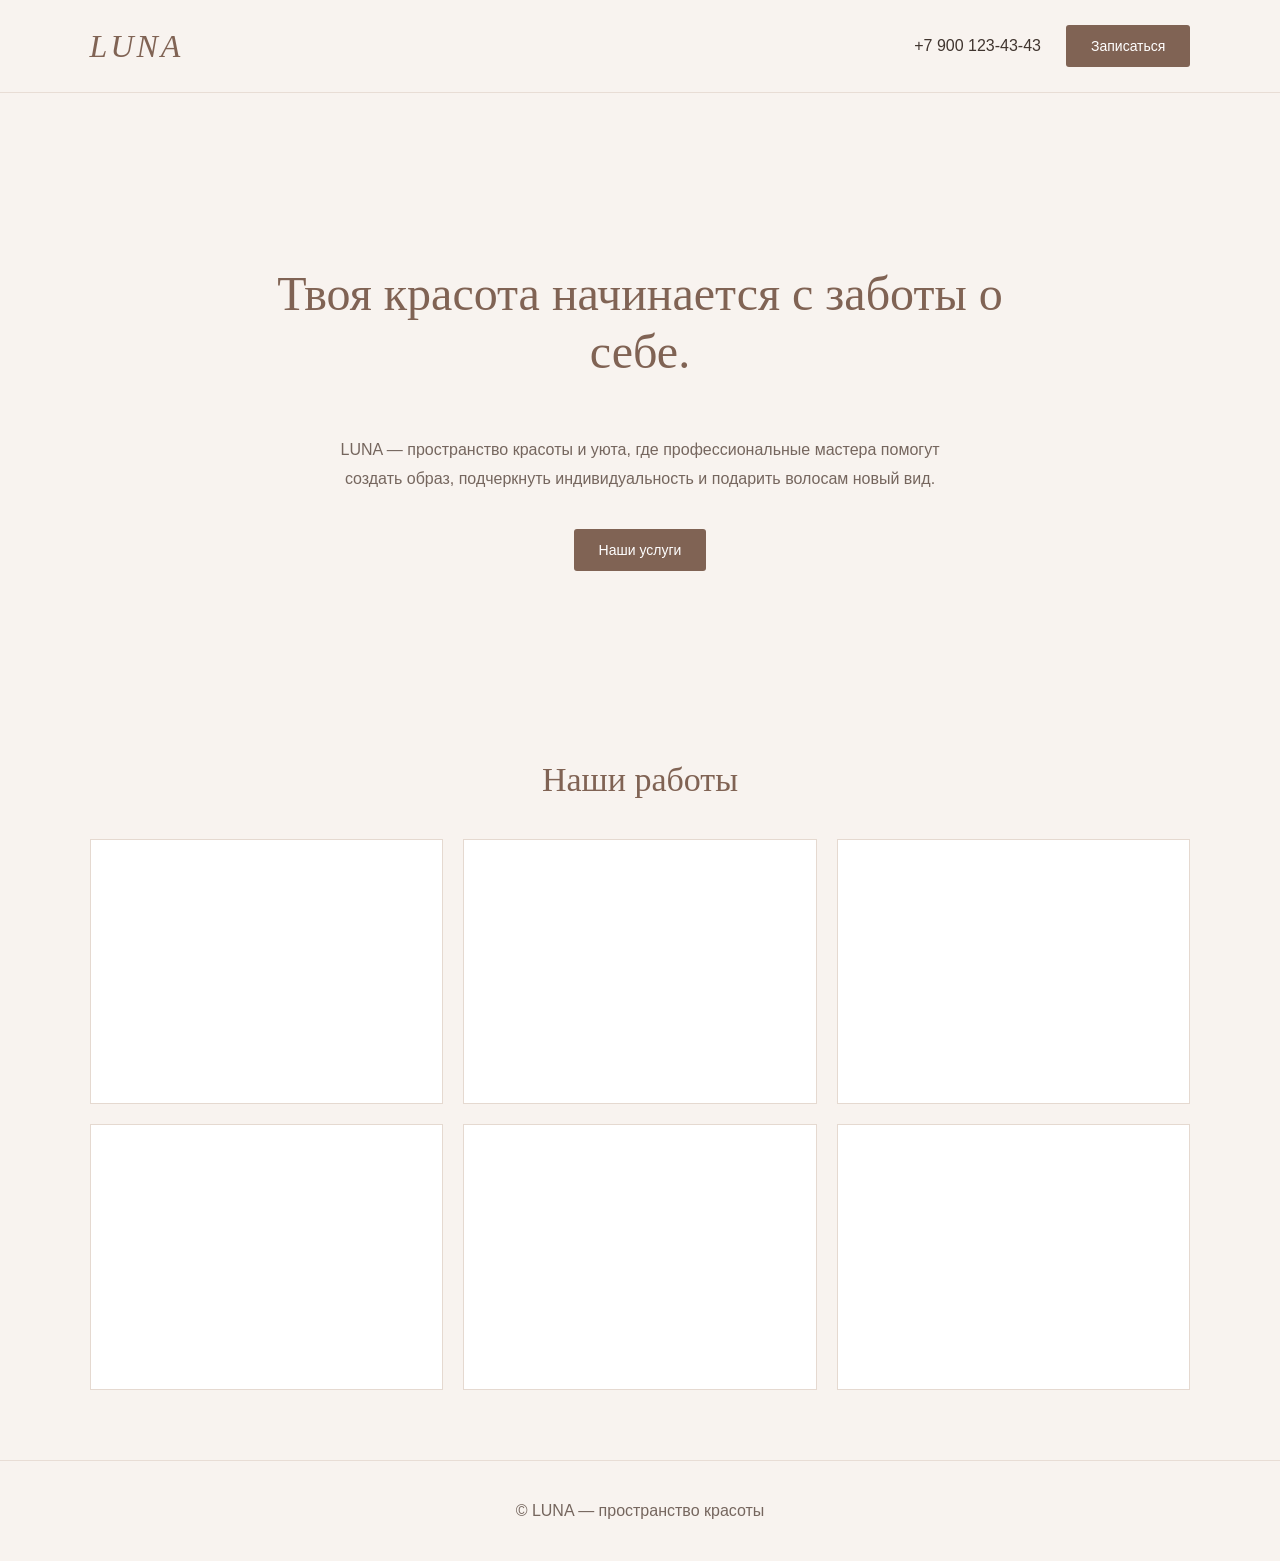
==== index.html @ 0f30a032 "обновлены контакты для записи" ====
<!DOCTYPE html>
<html lang="ru">
<head>
    <meta charset="UTF-8">
    <meta name="viewport" content="width=device-width, initial-scale=1.0">
    <title>LUNA — Парикмахерская</title>
    <link rel="stylesheet" href="style.css">
</head>
<body>

    <!-- Шапка сайта -->
    <header class="header">
        <a href="index.html" class="logo">LUNA</a>

        <div class="header-contacts">
            <a href="tel:+79001234343">+7 900 123-43-43</a>
            <button id="booking-button">Записаться</button>
        </div>
    </header>

    <main>
        <!-- Главный экран -->
        <section class="hero">
            <h1>Твоя красота начинается с заботы о себе.</h1>

            <p>
                LUNA — пространство красоты и уюта, где профессиональные
                мастера помогут создать образ, подчеркнуть индивидуальность
                и подарить волосам новый вид.
            </p>

            <a href="services.html" class="services-button">
                Наши услуги
            </a>
        </section>

        <!-- Галерея работ -->
        <section class="gallery">
            <h2>Наши работы</h2>

            <div class="gallery-grid">
                <button class="gallery-item" aria-label="Открыть фотографию 1"></button>
                <button class="gallery-item" aria-label="Открыть фотографию 2"></button>
                <button class="gallery-item" aria-label="Открыть фотографию 3"></button>
                <button class="gallery-item" aria-label="Открыть фотографию 4"></button>
                <button class="gallery-item" aria-label="Открыть фотографию 5"></button>
                <button class="gallery-item" aria-label="Открыть фотографию 6"></button>
            </div>
        </section>
    </main>

    <!-- Подвал -->
    <footer class="footer">
        <p>© LUNA — пространство красоты</p>
    </footer>

    <!-- Окно записи -->
    <div class="booking-modal" id="booking-modal" hidden>
        <div class="booking-content">
            <button class="close-booking" id="close-booking">×</button>
            <h2>Запись в LUNA</h2>
            <p>Свяжитесь с нами удобным способом:</p>
            <a href="tel:+79001234343">Позвонить</a>
            <a href="https://wa.me/7xxxxxxxxxx">WhatsApp</a>
            <a href="https://t.me/example">Telegram</a>
        </div>
    </div>

    <!-- Увеличенная фотография -->
    <div class="lightbox" id="lightbox" hidden>
        <button id="close-lightbox" aria-label="Закрыть">×</button>
    </div>

    <script src="script.js"></script>
</body>
</html>
---- style.css ----
/* Общие настройки */
* {
    box-sizing: border-box;
}

body {
    margin: 0;
    font-family: Arial, sans-serif;
    background-color: #f8f3ef;
    color: #40352f;
}

/* Шапка */
.header {
    display: flex;
    justify-content: space-between;
    align-items: center;
    padding: 25px 7%;
    border-bottom: 1px solid #e8ddd5;
}

.logo {
    font-family: Georgia, serif;
    font-size: 32px;
    font-style: italic;
    letter-spacing: 3px;
    color: #806354;
    text-decoration: none;
}

.header-contacts {
    display: flex;
    align-items: center;
    gap: 25px;
}

.header-contacts a {
    color: #40352f;
    text-decoration: none;
}

button,
.services-button {
    cursor: pointer;
}

#booking-button,
.services-button {
    padding: 13px 25px;
    border: none;
    border-radius: 3px;
    background-color: #806354;
    color: white;
    font-size: 14px;
    text-decoration: none;
    transition: background-color 0.3s;
}

#booking-button:hover,
.services-button:hover {
    background-color: #60483c;
}

/* Главный экран */
.hero {
    min-height: 570px;
    padding: 120px 20px 80px;
    display: flex;
    flex-direction: column;
    align-items: center;
    justify-content: center;
    text-align: center;
}

.hero h1 {
    max-width: 800px;
    font-family: Georgia, serif;
    font-size: 48px;
    font-weight: normal;
    line-height: 1.2;
    color: #806354;
}

.hero p {
    max-width: 650px;
    font-size: 16px;
    line-height: 1.8;
    color: #75665e;
    margin-bottom: 35px;
}

/* Галерея */
.gallery {
    padding: 70px 7%;
    text-align: center;
}

.gallery h2 {
    font-family: Georgia, serif;
    font-size: 34px;
    font-weight: normal;
    color: #806354;
    margin-bottom: 40px;
}

.gallery-grid {
    display: grid;
    grid-template-columns: repeat(3, 1fr);
    gap: 20px;
}

.gallery-item {
    width: 100%;
    aspect-ratio: 4 / 3;
    border: 1px solid #e5d9d0;
    background-color: #fff;
    transition: transform 0.3s;
}

.gallery-item:hover {
    transform: scale(1.02);
}

/* Подвал */
.footer {
    padding: 25px;
    text-align: center;
    border-top: 1px solid #e8ddd5;
    color: #75665e;
}

/* Окно записи */
.booking-modal {
    position: fixed;
    inset: 0;
    z-index: 10;
    display: flex;
    justify-content: center;
    align-items: center;
    background-color: rgba(0, 0, 0, 0.5);
}

.booking-modal[hidden],
.lightbox[hidden] {
    display: none;
}

.booking-content {
    position: relative;
    width: 90%;
    max-width: 400px;
    padding: 40px;
    background-color: #f8f3ef;
    text-align: center;
}

.booking-content a {
    display: block;
    margin-top: 20px;
    color: #806354;
}

.close-booking {
    position: absolute;
    top: 10px;
    right: 15px;
    border: none;
    background: none;
    font-size: 28px;
}

/* Увеличение фотографий */
.lightbox {
    position: fixed;
    inset: 0;
    z-index: 20;
    display: flex;
    justify-content: center;
    align-items: center;
    background-color: rgba(0, 0, 0, 0.85);
}

#close-lightbox {
    position: absolute;
    top: 20px;
    right: 30px;
    border: none;
    background: none;
    color: white;
    font-size: 40px;
}

/* Адаптация под телефоны */
@media (max-width: 600px) {
    .header {
        padding: 20px;
        flex-wrap: wrap;
        gap: 15px;
    }

    .header-contacts {
        gap: 12px;
        flex-wrap: wrap;
    }

    .header-contacts a {
        font-size: 13px;
    }

    .hero {
        min-height: 480px;
        padding: 70px 20px;
    }

    .hero h1 {
        font-size: 32px;
    }

    .hero p {
        font-size: 14px;
    }

    .gallery {
        padding: 50px 20px;
    }

    .gallery-grid {
        grid-template-columns: repeat(2, 1fr);
        gap: 12px;
    }
}

/* Страница услуг */
.services-page {
    max-width: 1100px;
    margin: 0 auto;
    padding: 80px 30px;
    text-align: center;
}

.services-page > h1 {
    font-family: Georgia, serif;
    font-size: 42px;
    font-weight: normal;
    color: #806354;
}

.services-description {
    max-width: 600px;
    margin: 20px auto 50px;
    line-height: 1.8;
    color: #75665e;
}

.services-list {
    display: grid;
    grid-template-columns: repeat(2, 1fr);
    gap: 25px;
}

.service-card {
    padding: 35px 25px;
    background-color: #fff;
    border: 1px solid #e8ddd5;
    text-align: left;
}

.service-card h2 {
    font-family: Georgia, serif;
    font-weight: normal;
    color: #806354;
}

.service-card p {
    line-height: 1.7;
    color: #75665e;
}

.service-card span {
    display: block;
    margin-top: 20px;
    color: #806354;
    font-weight: bold;
}

@media (max-width: 600px) {
    .services-page {
        padding: 50px 20px;
    }

    .services-page > h1 {
        font-size: 32px;
    }

    .services-list {
        grid-template-columns: 1fr;
    }
}
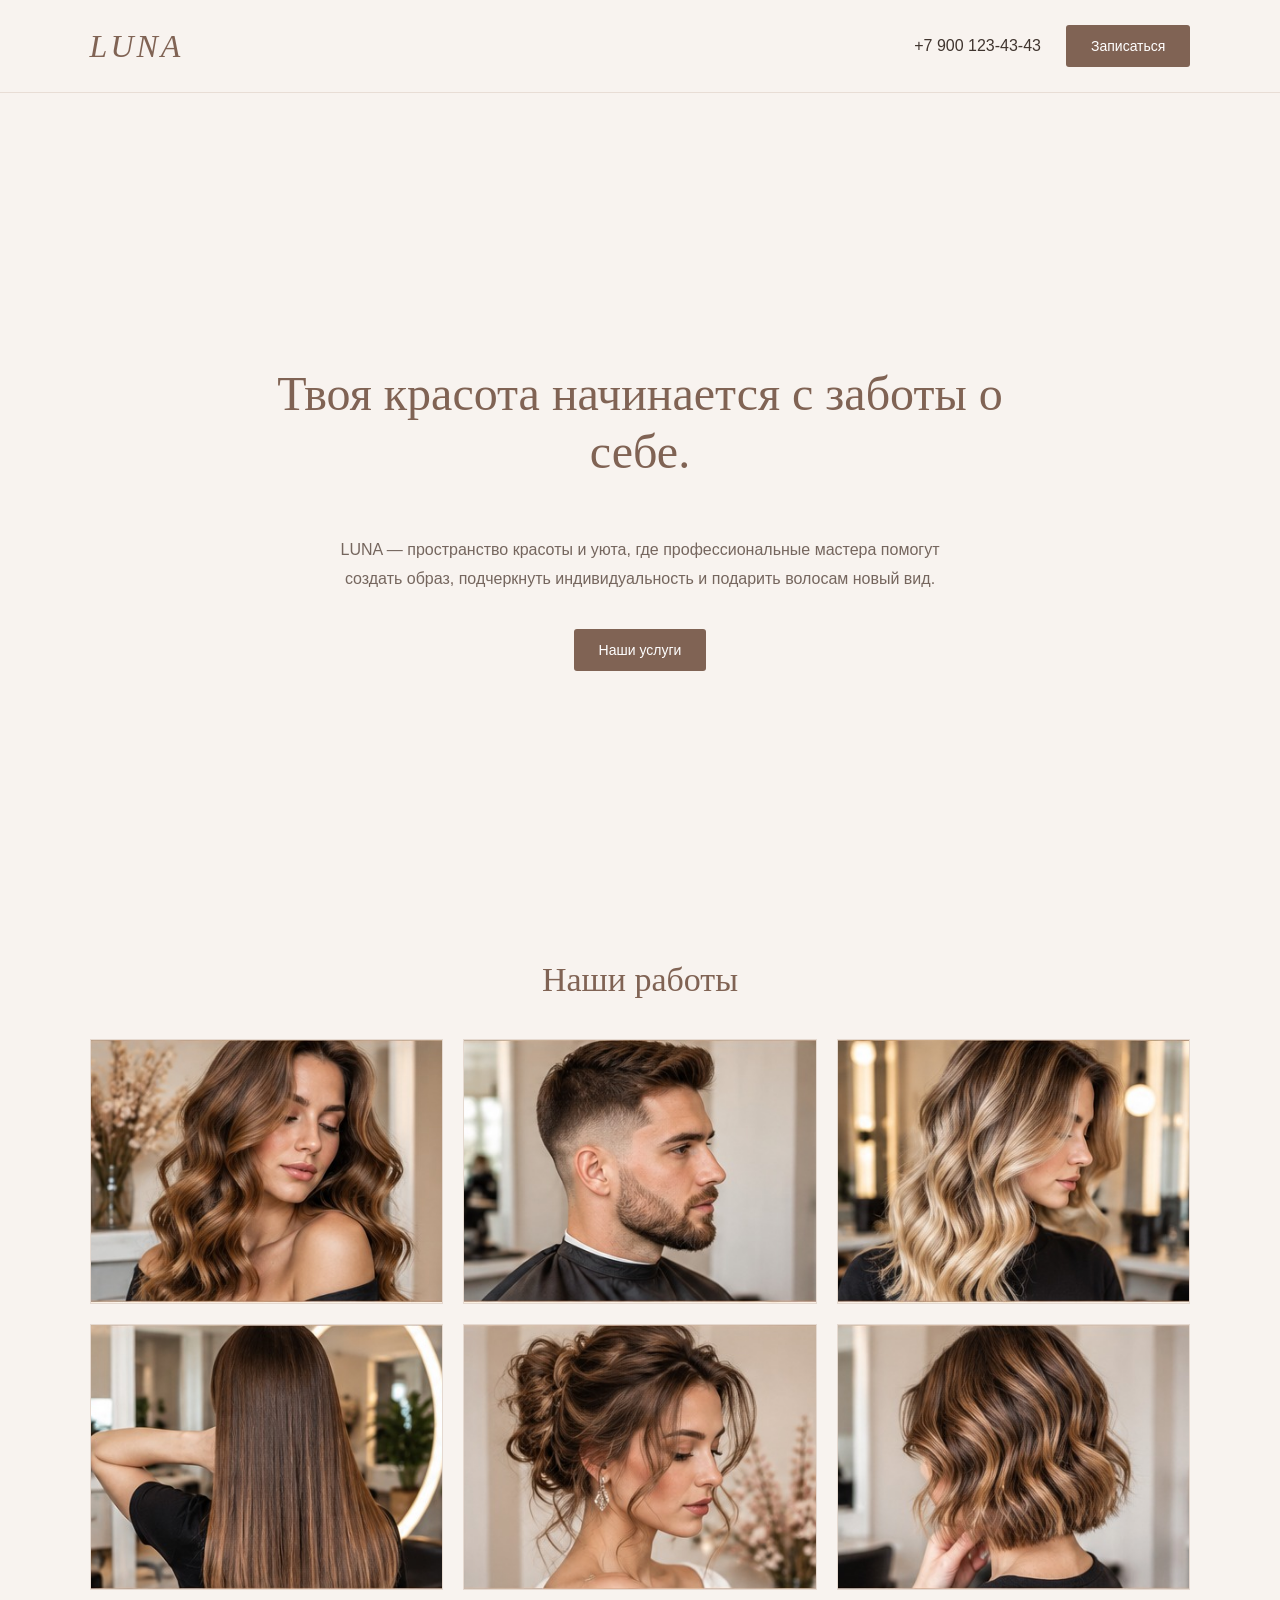
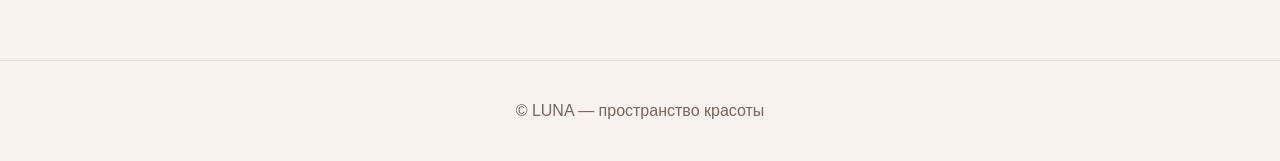
==== commit f37b8f1a: "обновленный шаблон 2" ====
--- a/index.html
+++ b/index.html
@@ -39,14 +39,33 @@
         <section class="gallery">
             <h2>Наши работы</h2>
 
-            <div class="gallery-grid">
-                <button class="gallery-item" aria-label="Открыть фотографию 1"></button>
-                <button class="gallery-item" aria-label="Открыть фотографию 2"></button>
-                <button class="gallery-item" aria-label="Открыть фотографию 3"></button>
-                <button class="gallery-item" aria-label="Открыть фотографию 4"></button>
-                <button class="gallery-item" aria-label="Открыть фотографию 5"></button>
-                <button class="gallery-item" aria-label="Открыть фотографию 6"></button>
-            </div>
+            
+<div class="gallery-grid">
+    <button class="gallery-item" aria-label="Открыть фотографию 1">
+        <img src="images/gallery-1.jpg" alt="Женская причёска">
+    </button>
+
+    <button class="gallery-item" aria-label="Открыть фотографию 2">
+        <img src="images/gallery-2.jpg" alt="Мужская стрижка">
+    </button>
+
+    <button class="gallery-item" aria-label="Открыть фотографию 3">
+        <img src="images/gallery-3.jpg" alt="Окрашивание волос">
+    </button>
+
+    <button class="gallery-item" aria-label="Открыть фотографию 4">
+        <img src="images/gallery-4.jpg" alt="Длинные волосы">
+    </button>
+
+    <button class="gallery-item" aria-label="Открыть фотографию 5">
+        <img src="images/gallery-5.jpg" alt="Вечерняя укладка">
+    </button>
+
+    <button class="gallery-item" aria-label="Открыть фотографию 6">
+        <img src="images/gallery-6.jpg" alt="Короткая стрижка">
+    </button>
+</div>
+
         </section>
     </main>
 
@@ -69,8 +88,13 @@
 
     <!-- Увеличенная фотография -->
     <div class="lightbox" id="lightbox" hidden>
-        <button id="close-lightbox" aria-label="Закрыть">×</button>
-    </div>
+    <button id="close-lightbox" aria-label="Закрыть">×</button>
+    <img id="lightbox-image" src="" alt="Увеличенная фотография">
+</div>
+
+    <button id="scroll-top" aria-label="Вернуться наверх">
+    ↑
+</button>
 
     <script src="script.js"></script>
 </body>
--- a/style.css
+++ b/style.css
@@ -1,4 +1,4 @@
-
+```css
 /* Общие настройки */
 * {
     box-sizing: border-box;
@@ -113,9 +113,19 @@
 .gallery-item {
     width: 100%;
     aspect-ratio: 4 / 3;
+    padding: 0;
+    overflow: hidden;
     border: 1px solid #e5d9d0;
     background-color: #fff;
+    cursor: pointer;
     transition: transform 0.3s;
+}
+
+.gallery-item img {
+    display: block;
+    width: 100%;
+    height: 100%;
+    object-fit: cover;
 }
 
 .gallery-item:hover {
@@ -178,17 +188,29 @@
     display: flex;
     justify-content: center;
     align-items: center;
-    background-color: rgba(0, 0, 0, 0.85);
+    padding: 20px;
+    background-color: rgba(0, 0, 0, 0.92);
+}
+
+#lightbox-image {
+    display: block;
+    width: min(85vw, 1100px);
+    height: auto;
+    max-height: 90vh;
+    object-fit: contain;
+    border-radius: 4px;
 }
 
 #close-lightbox {
     position: absolute;
-    top: 20px;
-    right: 30px;
+    top: 15px;
+    right: 25px;
+    z-index: 21;
     border: none;
     background: none;
     color: white;
     font-size: 40px;
+    cursor: pointer;
 }
 
 /* Адаптация под телефоны */
@@ -229,6 +251,20 @@
         grid-template-columns: repeat(2, 1fr);
         gap: 12px;
     }
+
+    .lightbox {
+        padding: 10px;
+    }
+
+    #lightbox-image {
+        max-width: 96vw;
+        max-height: 88vh;
+    }
+
+    #close-lightbox {
+        top: 8px;
+        right: 12px;
+    }
 }
 
 /* Страница услуг */
@@ -264,6 +300,15 @@
     background-color: #fff;
     border: 1px solid #e8ddd5;
     text-align: left;
+    border-radius: 5px;
+    display: flex;
+    flex-direction: column;
+    transition: transform 0.3s, box-shadow 0.3s;
+}
+
+.service-card:hover {
+    transform: translateY(-3px);
+    box-shadow: 0 8px 20px rgba(64, 53, 47, 0.08);
 }
 
 .service-card h2 {
@@ -280,10 +325,35 @@
 .service-card span {
     display: block;
     margin-top: 20px;
+    margin-bottom: 20px;
     color: #806354;
     font-weight: bold;
 }
 
+/* Кнопки записи в карточках */
+.service-booking-button {
+    display: inline-block;
+    padding: 12px 24px;
+    margin-top: auto;
+    border: none;
+    border-radius: 3px;
+    background-color: #806354;
+    color: white;
+    font-size: 14px;
+    cursor: pointer;
+    transition: background-color 0.3s, transform 0.2s;
+}
+
+.service-booking-button:hover {
+    background-color: #60483c;
+    transform: translateY(-2px);
+}
+
+.service-booking-button:active {
+    transform: translateY(0);
+}
+
+/* Адаптация страницы услуг */
 @media (max-width: 600px) {
     .services-page {
         padding: 50px 20px;
@@ -297,3 +367,20 @@
         grid-template-columns: 1fr;
     }
 }
+
+/* Кнопка возврата наверх */
+#scroll-top {
+    position: fixed;
+    right: 25px;
+    bottom: 25px;
+    width: 45px;
+    height: 45px;
+    border: none;
+    border-radius: 50%;
+    background-color: #806354;
+    color: white;
+    font-size: 24px;
+    cursor: pointer;
+    z-index: 5;
+    display: none;
+    transition:
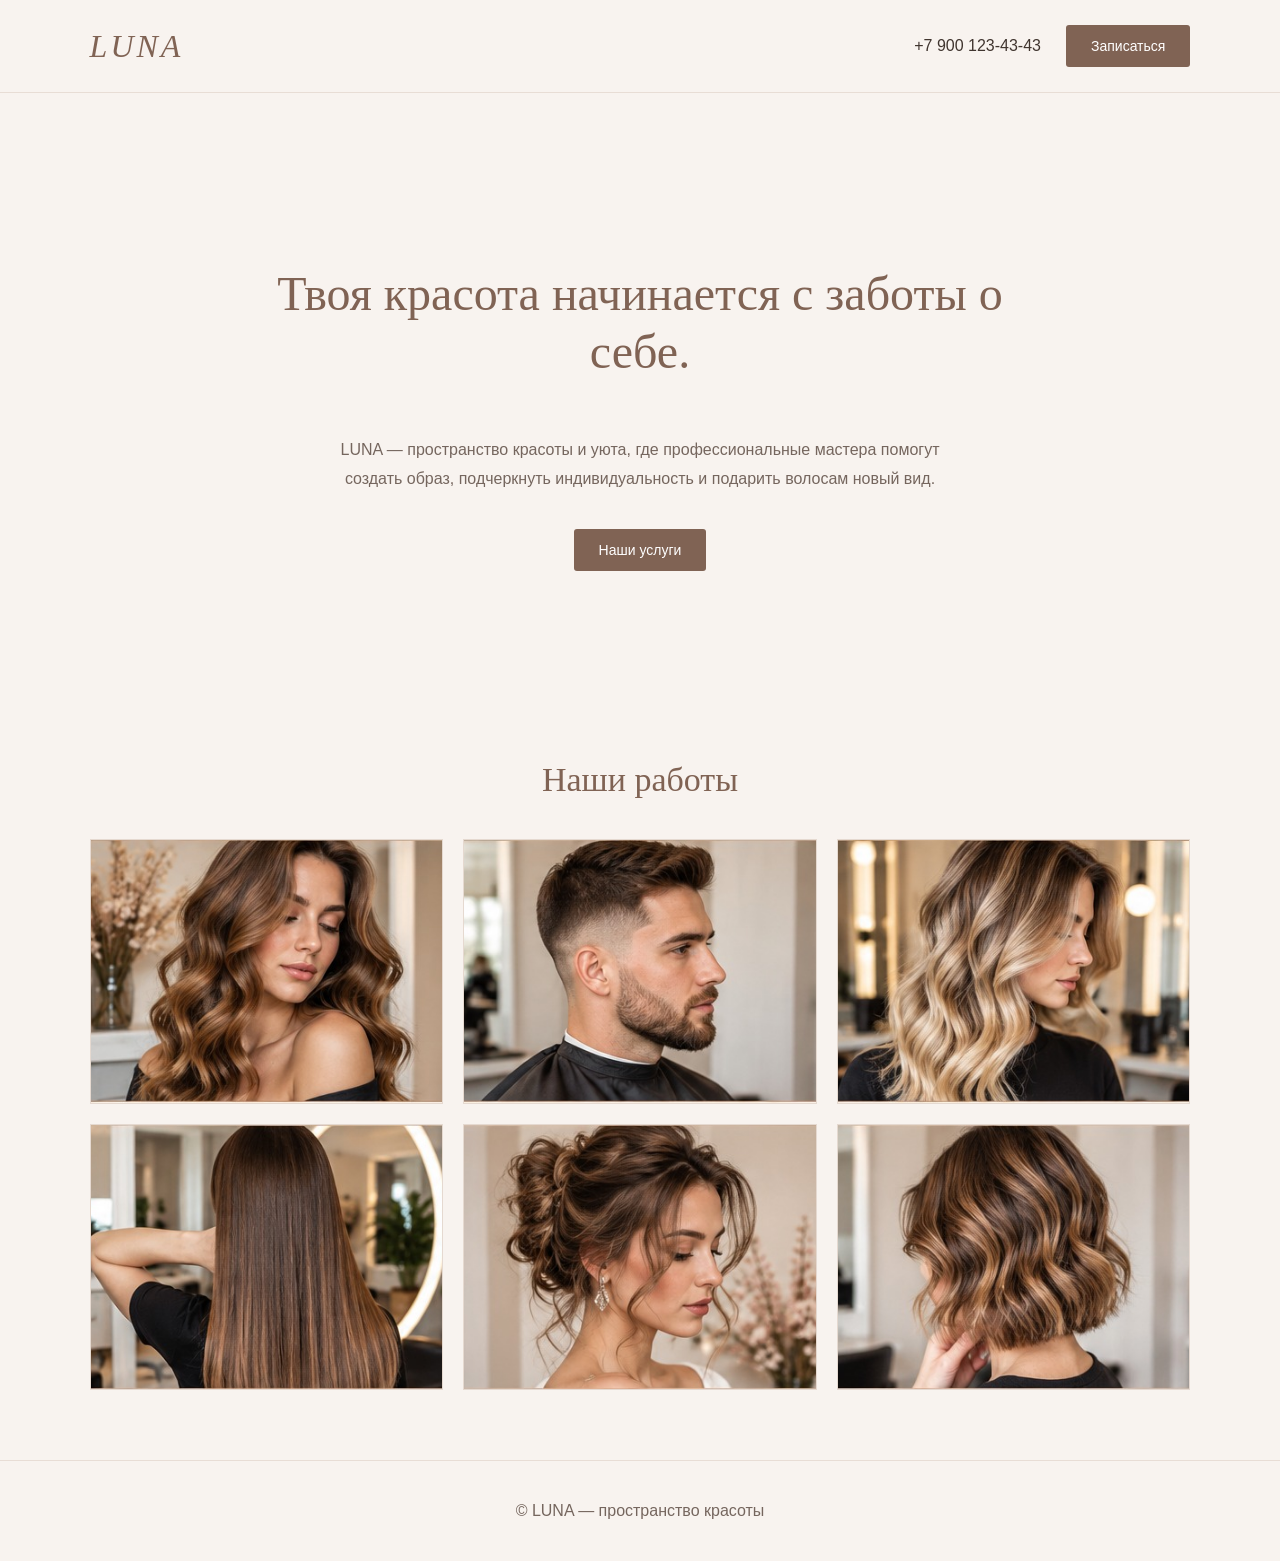
==== commit 5dd2fe88: "добавили функции в гарелее фото" ====
--- a/index.html
+++ b/index.html
@@ -89,7 +89,18 @@
     <!-- Увеличенная фотография -->
     <div class="lightbox" id="lightbox" hidden>
     <button id="close-lightbox" aria-label="Закрыть">×</button>
+
+    <button id="prev-photo" class="gallery-arrow" aria-label="Предыдущее фото">
+        &#10094;
+    </button>
+
     <img id="lightbox-image" src="" alt="Увеличенная фотография">
+
+    <button id="next-photo" class="gallery-arrow" aria-label="Следующее фото">
+        &#10095;
+    </button>
+
+    <div class="photo-counter" id="photo-counter">1 / 6</div>
 </div>
 
     <button id="scroll-top" aria-label="Вернуться наверх">
--- a/style.css
+++ b/style.css
@@ -1,4 +1,4 @@
-```css
+
 /* Общие настройки */
 * {
     box-sizing: border-box;
@@ -383,4 +383,71 @@
     cursor: pointer;
     z-index: 5;
     display: none;
-    transition:+    transition: background-color 0.3s;
+}
+
+/* Стрелки галереи */
+.gallery-arrow {
+    position: absolute;
+    top: 50%;
+    transform: translateY(-50%);
+    width: 50px;
+    height: 60px;
+    border: none;
+    border-radius: 4px;
+    background: rgba(255, 255, 255, 0.15);
+    color: white;
+    font-size: 28px;
+    cursor: pointer;
+    transition: background 0.3s;
+    z-index: 21;
+}
+
+.gallery-arrow:hover {
+    background: rgba(255, 255, 255, 0.3);
+}
+
+#prev-photo {
+    left: 25px;
+}
+
+#next-photo {
+    right: 25px;
+}
+
+/* Счётчик фотографий */
+.photo-counter {
+    position: absolute;
+    bottom: 20px;
+    left: 50%;
+    transform: translateX(-50%);
+    color: white;
+    font-size: 14px;
+}
+
+/* Анимация фотографии */
+#lightbox-image {
+    transition: opacity 0.15s ease;
+}
+
+/* Мобильная версия */
+@media (max-width: 600px) {
+    .gallery-arrow {
+        width: 38px;
+        height: 48px;
+        font-size: 20px;
+        background: rgba(255, 255, 255, 0.2);
+    }
+
+    #prev-photo {
+        left: 8px;
+    }
+
+    #next-photo {
+        right: 8px;
+    }
+
+    .photo-counter {
+        bottom: 12px;
+    }
+}
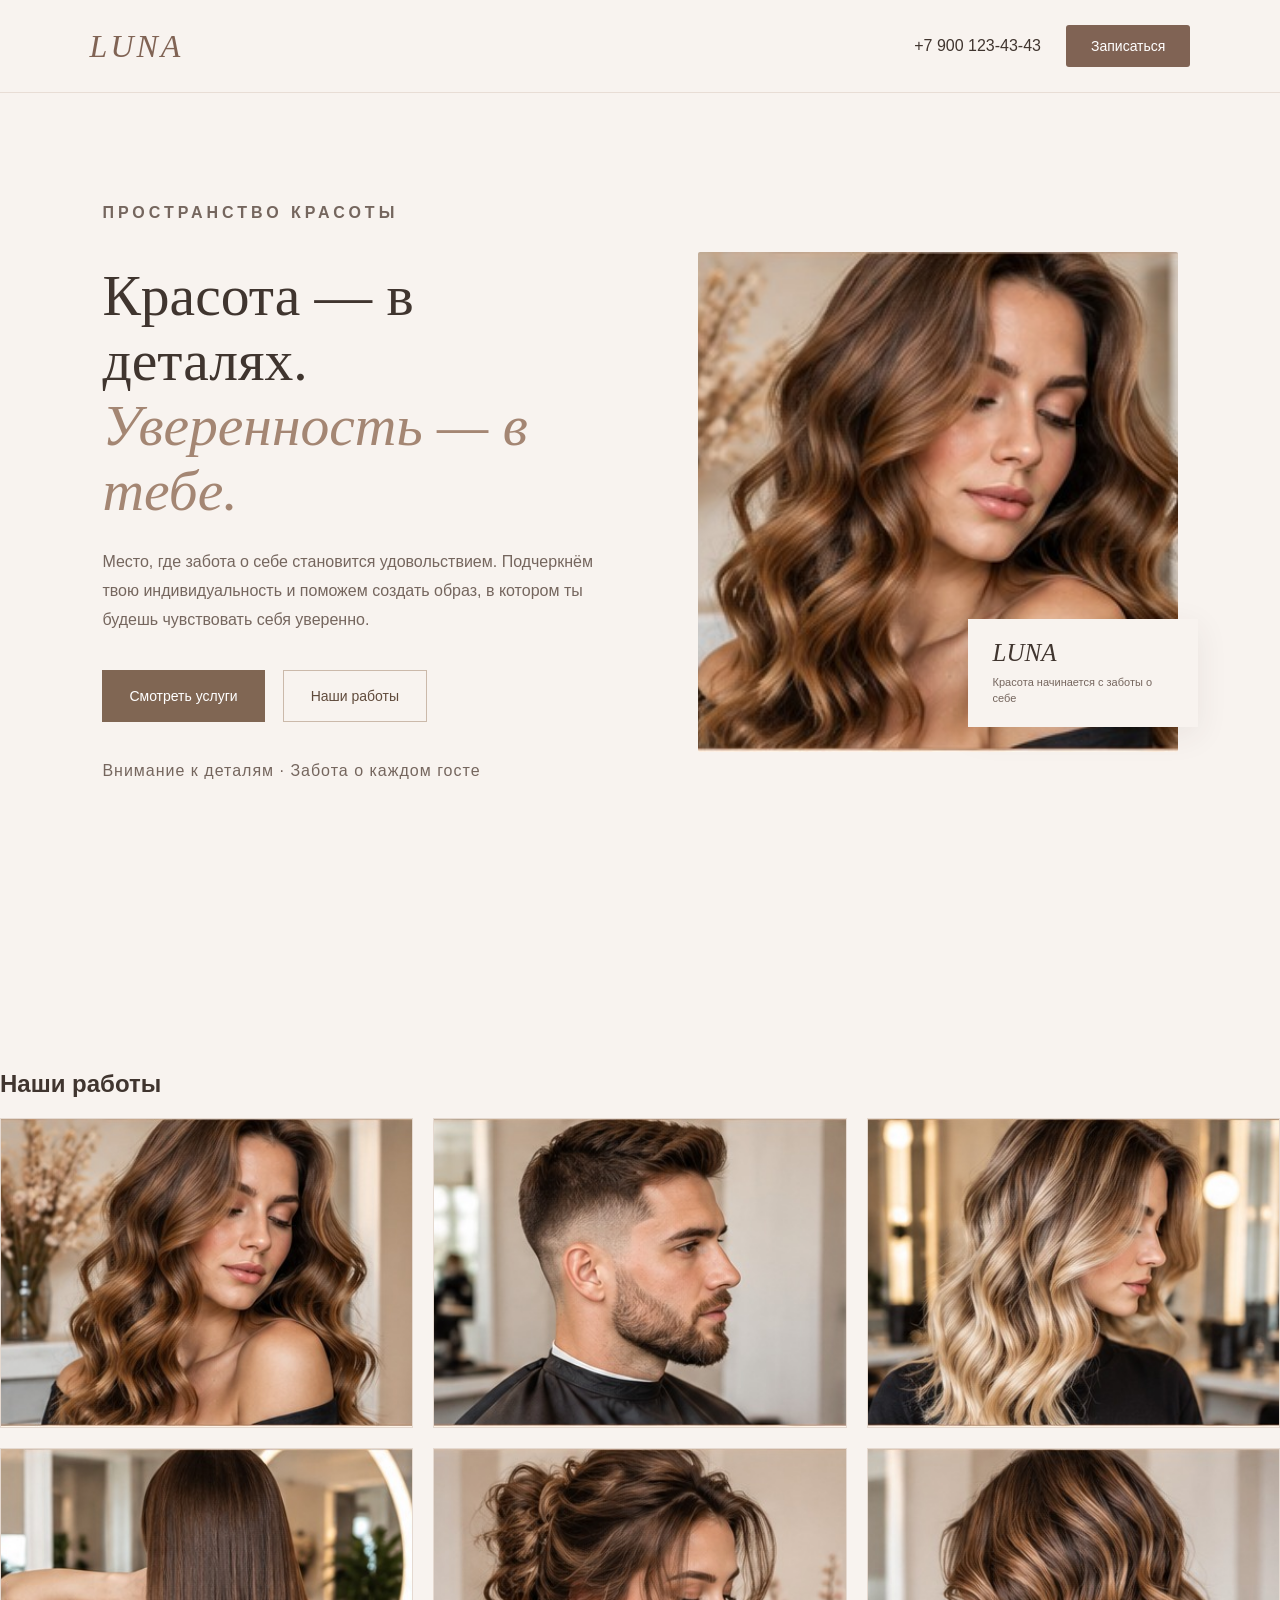
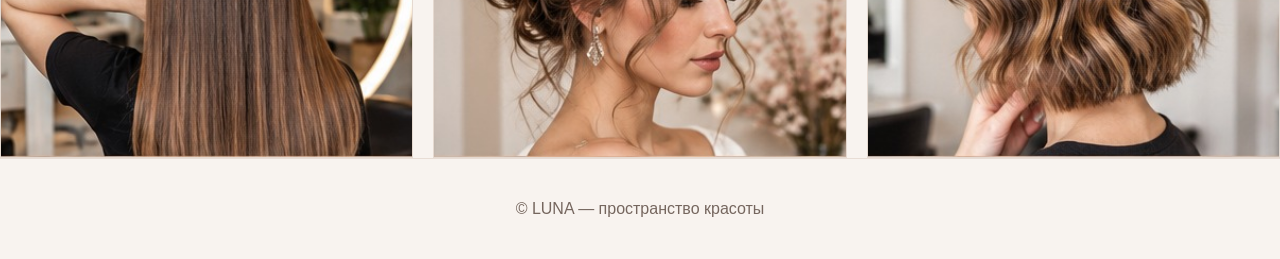
==== commit dc654add: "обновленая версия 1" ====
--- a/index.html
+++ b/index.html
@@ -21,22 +21,51 @@
 
     <main>
         <!-- Главный экран -->
-        <section class="hero">
-            <h1>Твоя красота начинается с заботы о себе.</h1>
+        
+<section class="hero">
+    <div class="hero-content">
+        <p class="hero-eyebrow">ПРОСТРАНСТВО КРАСОТЫ</p>
 
-            <p>
-                LUNA — пространство красоты и уюта, где профессиональные
-                мастера помогут создать образ, подчеркнуть индивидуальность
-                и подарить волосам новый вид.
-            </p>
+        <h1>
+            Красота — в деталях.
+            <span>Уверенность — в тебе.</span>
+        </h1>
 
-            <a href="services.html" class="services-button">
-                Наши услуги
+        <p class="hero-description">
+            Место, где забота о себе становится удовольствием.
+            Подчеркнём твою индивидуальность и поможем создать
+            образ, в котором ты будешь чувствовать себя уверенно.
+        </p>
+
+        <div class="hero-actions">
+            <a href="services.html" class="hero-primary-button">
+                Смотреть услуги
             </a>
-        </section>
+
+            <a href="#gallery" class="hero-secondary-button">
+                Наши работы
+            </a>
+        </div>
+
+        <p class="hero-note">Внимание к деталям · Забота о каждом госте</p>
+    </div>
+
+    <div class="hero-visual">
+        <img
+            src="images/gallery-1.jpg"
+            alt="Пример работы мастера LUNA"
+            fetchpriority="high"
+        >
+        <div class="hero-image-label">
+            <span> LUNA </span>
+            <p>Красота начинается с заботы о себе</p>
+        </div>
+    </div>
+</section>
+
 
         <!-- Галерея работ -->
-        <section class="gallery">
+        <section class="gallery" id="gallery"></section>
             <h2>Наши работы</h2>
 
             
@@ -75,10 +104,23 @@
     </footer>
 
     <!-- Окно записи -->
-    <div class="booking-modal" id="booking-modal" hidden>
+    <div
+    class="booking-modal"
+    id="booking-modal"
+    role="dialog"
+    aria-modal="true"
+    aria-labelledby="booking-title"
+    hidden
+>
         <div class="booking-content">
-            <button class="close-booking" id="close-booking">×</button>
-            <h2>Запись в LUNA</h2>
+            <button
+    class="close-booking"
+    id="close-booking"
+    aria-label="Закрыть окно записи"
+>
+    ×
+</button>
+            <h2 id="booking-title">Запись в LUNA</h2> 
             <p>Свяжитесь с нами удобным способом:</p>
             <a href="tel:+79001234343">Позвонить</a>
             <a href="https://wa.me/7xxxxxxxxxx">WhatsApp</a>
@@ -87,7 +129,15 @@
     </div>
 
     <!-- Увеличенная фотография -->
-    <div class="lightbox" id="lightbox" hidden>
+    <div
+    class="lightbox"
+    id="lightbox"
+    role="dialog"
+    aria-modal="true"
+    aria-label="Галерея фотографий"
+    tabindex="-1"
+    hidden
+>
     <button id="close-lightbox" aria-label="Закрыть">×</button>
 
     <button id="prev-photo" class="gallery-arrow" aria-label="Предыдущее фото">
--- a/style.css
+++ b/style.css
@@ -450,4 +450,225 @@
     .photo-counter {
         bottom: 12px;
     }
-}+}
+
+/* Доступность: видимый фокус клавиатуры */
+button:focus-visible,
+a:focus-visible {
+    outline: 3px solid #b18a72;
+    outline-offset: 4px;
+}
+
+/* Не позволяем изображению случайно выделяться */
+#lightbox-image {
+    user-select: none;
+    -webkit-user-drag: none;
+}
+
+/* Более комфортное поведение на телефонах */
+.lightbox {
+    overscroll-behavior: contain;
+}
+
+#lightbox-image {
+    touch-action: pan-y;
+}
+
+/* Учитываем настройки уменьшения анимации */
+@media (prefers-reduced-motion: reduce) {
+    *,
+    *::before,
+    *::after {
+        scroll-behavior: auto !important;
+        animation-duration: 0.01ms !important;
+        animation-iteration-count: 1 !important;
+        transition-duration: 0.01ms !important;
+    }
+}
+
+
+/* ===== ОБНОВЛЁННЫЙ ПЕРВЫЙ ЭКРАН ===== */
+
+.hero {
+    min-height: 650px;
+    padding: 90px 8%;
+    display: grid;
+    grid-template-columns: 1.05fr 0.95fr;
+    align-items: center;
+    gap: 65px;
+    text-align: left;
+    background: #f8f3ef;
+}
+
+.hero-content {
+    max-width: 600px;
+}
+
+.hero-eyebrow {
+    margin-bottom: 28px;
+    color: #a48673;
+    font-size: 12px;
+    letter-spacing: 4px;
+    font-weight: 600;
+}
+
+.hero h1 {
+    margin: 0 0 25px;
+    font-family: Georgia, serif;
+    font-size: clamp(38px, 4.5vw, 64px);
+    line-height: 1.13;
+    font-weight: 400;
+    color: #40352f;
+}
+
+.hero h1 span {
+    display: block;
+    color: #a48673;
+    font-style: italic;
+}
+
+.hero-description {
+    max-width: 480px;
+    margin-bottom: 32px;
+    color: #776a62;
+    font-size: 16px;
+    line-height: 1.9;
+}
+
+.hero-actions {
+    display: flex;
+    align-items: center;
+    flex-wrap: wrap;
+    gap: 18px;
+}
+
+.hero-primary-button,
+.hero-secondary-button {
+    display: inline-flex;
+    align-items: center;
+    justify-content: center;
+    min-height: 52px;
+    padding: 0 27px;
+    text-decoration: none;
+    font-size: 14px;
+    transition: 0.3s ease;
+}
+
+.hero-primary-button {
+    background: #806653;
+    color: white;
+}
+
+.hero-primary-button:hover {
+    background: #604b3c;
+    transform: translateY(-2px);
+}
+
+.hero-secondary-button {
+    border: 1px solid #cbb9aa;
+    color: #604b3c;
+}
+
+.hero-secondary-button:hover {
+    background: #eee5de;
+}
+
+.hero-note {
+    margin-top: 35px;
+    color: #a39387;
+    font-size: 12px;
+    letter-spacing: 1px;
+}
+
+.hero-visual {
+    position: relative;
+    width: 100%;
+    height: 500px;
+}
+
+.hero-visual img {
+    width: 100%;
+    height: 100%;
+    display: block;
+    object-fit: cover;
+    border-radius: 2px;
+}
+
+.hero-image-label {
+    position: absolute;
+    right: -20px;
+    bottom: 25px;
+    max-width: 230px;
+    padding: 20px 25px;
+    background: #f8f3ef;
+    color: #40352f;
+    box-shadow: 0 8px 30px rgba(64, 53, 47, 0.08);
+}
+
+.hero-image-label span {
+    font-family: Georgia, serif;
+    font-size: 25px;
+    font-style: italic;
+}
+
+.hero-image-label p {
+    margin: 7px 0 0;
+    font-size: 11px;
+    line-height: 1.5;
+}
+
+/* Адаптация первого экрана */
+
+@media (max-width: 900px) {
+    .hero {
+        padding: 65px 6%;
+        gap: 35px;
+    }
+
+    .hero-visual {
+        height: 420px;
+    }
+}
+
+@media (max-width: 600px) {
+    .hero {
+        min-height: auto;
+        padding: 65px 22px 50px;
+        grid-template-columns: 1fr;
+        gap: 35px;
+    }
+
+    .hero h1 {
+        font-size: 42px;
+    }
+
+    .hero-description {
+        font-size: 14px;
+    }
+
+    .hero-visual {
+        height: 360px;
+    }
+
+    .hero-image-label {
+        right: -8px;
+        bottom: 15px;
+        max-width: 190px;
+        padding: 15px 18px;
+    }
+
+    .hero-note {
+        font-size: 10px;
+    }
+}
+
+
+/* Плавная прокрутка страницы */
+html {
+    scroll-behavior: smooth;
+}
+
+/* Чтобы заголовок галереи не прилипал к самому верху */
+#gallery {
+    scroll-margin-top: 30px;
+}
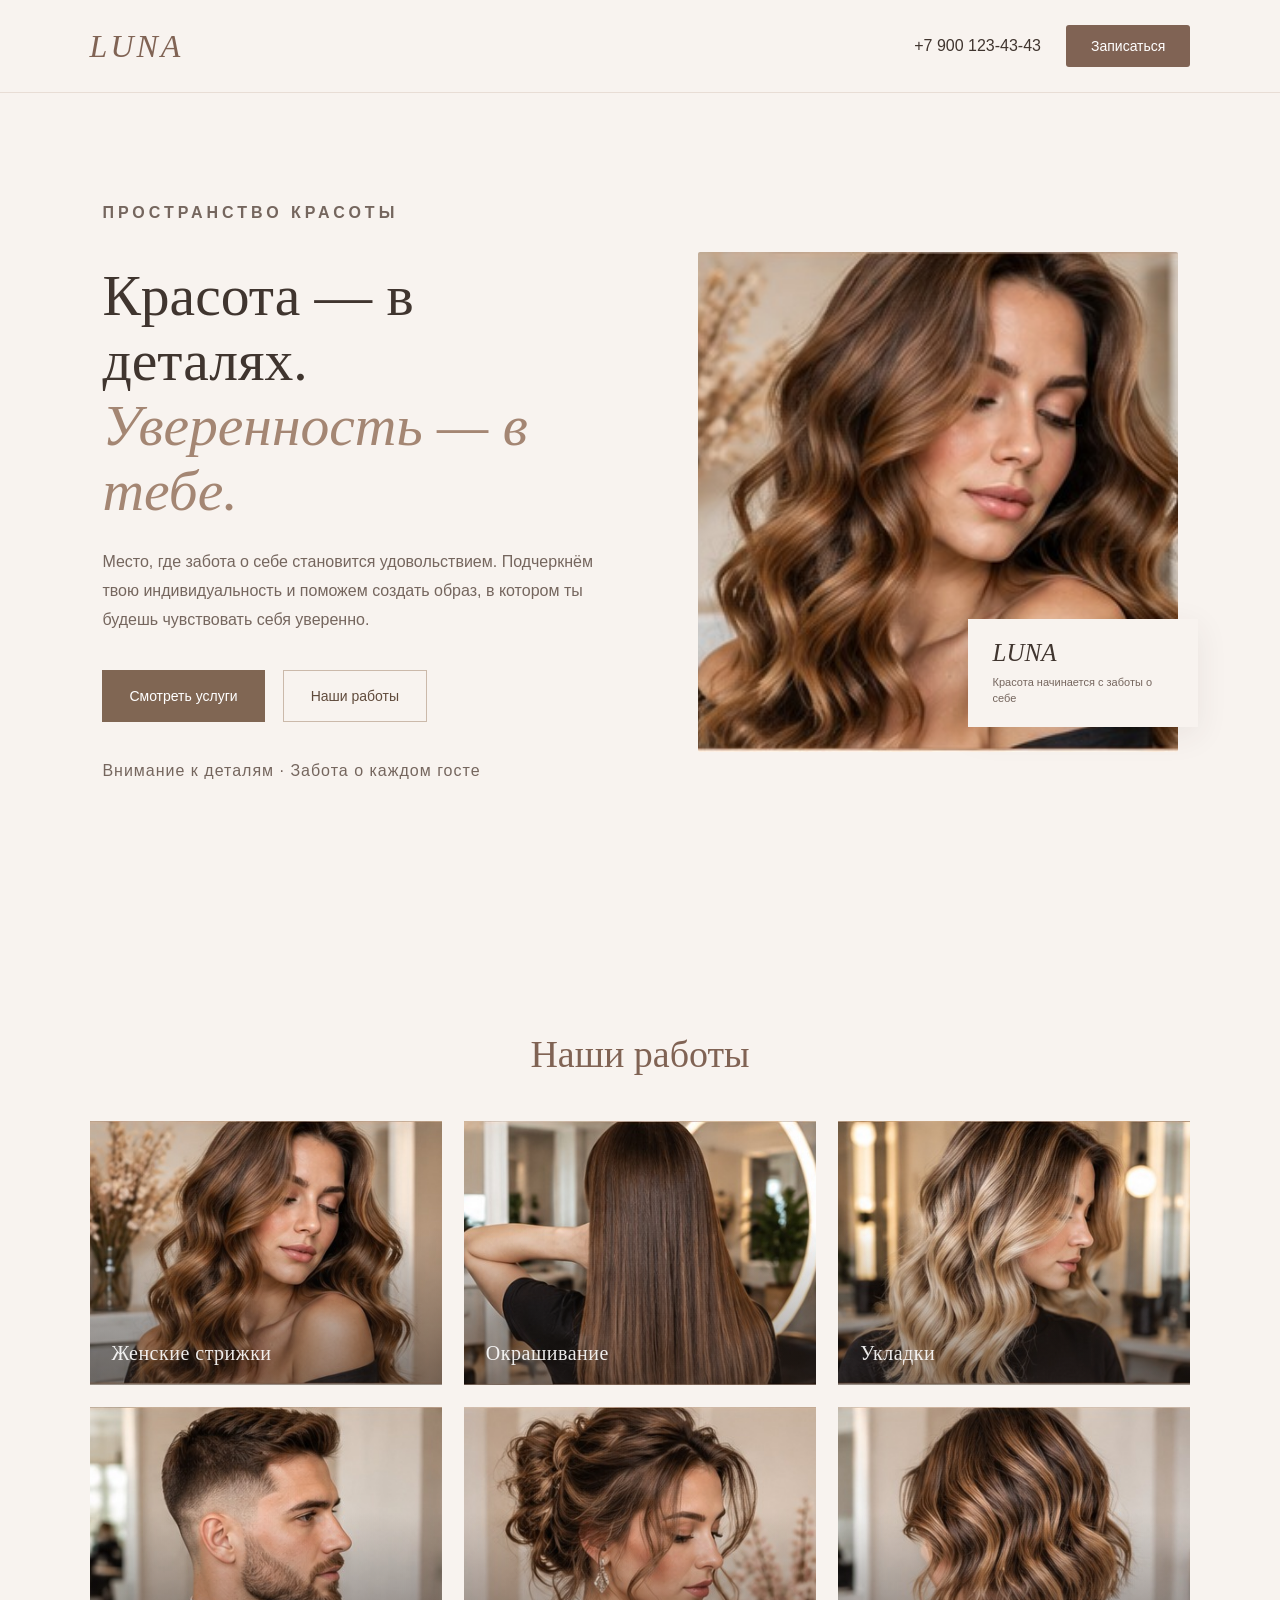
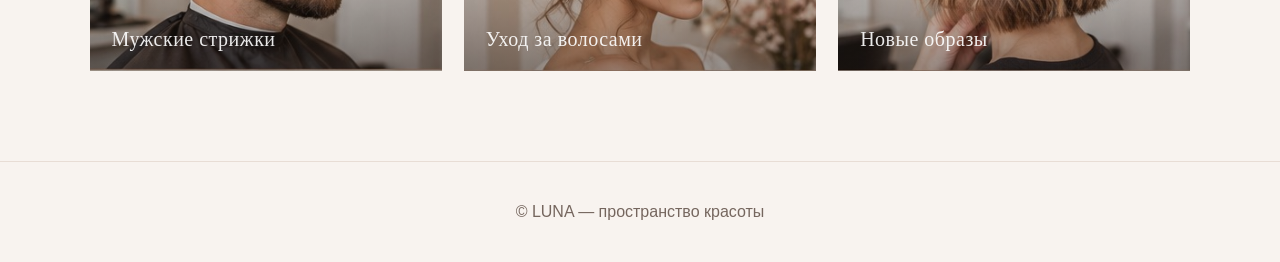
==== commit 21d157dd: "обновленый вариант 2" ====
--- a/index.html
+++ b/index.html
@@ -64,37 +64,44 @@
 </section>
 
 
+        
         <!-- Галерея работ -->
-        <section class="gallery" id="gallery"></section>
+        <section class="gallery" id="gallery">
             <h2>Наши работы</h2>
 
-            
-<div class="gallery-grid">
-    <button class="gallery-item" aria-label="Открыть фотографию 1">
-        <img src="images/gallery-1.jpg" alt="Женская причёска">
-    </button>
+            <div class="gallery-grid">
 
-    <button class="gallery-item" aria-label="Открыть фотографию 2">
-        <img src="images/gallery-2.jpg" alt="Мужская стрижка">
-    </button>
+                <button class="gallery-item" aria-label="Открыть фотографию 1">
+                    <img src="images/gallery-1.jpg" alt="Женская причёска">
+                    <span class="gallery-caption">Женские стрижки</span>
+                </button>
 
-    <button class="gallery-item" aria-label="Открыть фотографию 3">
-        <img src="images/gallery-3.jpg" alt="Окрашивание волос">
-    </button>
+                <button class="gallery-item" aria-label="Открыть фотографию 4">
+                    <img src="images/gallery-4.jpg" alt="Мужская стрижка">
+                    <span class="gallery-caption">Окрашивание</span>
+                </button>
 
-    <button class="gallery-item" aria-label="Открыть фотографию 4">
-        <img src="images/gallery-4.jpg" alt="Длинные волосы">
-    </button>
+                <button class="gallery-item" aria-label="Открыть фотографию 3">
+                    <img src="images/gallery-3.jpg" alt="Укладка волос">
+                    <span class="gallery-caption">Укладки</span>
+                </button>
 
-    <button class="gallery-item" aria-label="Открыть фотографию 5">
-        <img src="images/gallery-5.jpg" alt="Вечерняя укладка">
-    </button>
+                <button class="gallery-item" aria-label="Открыть фотографию 2">
+                    <img src="images/gallery-2.jpg" alt="Окрашивание волос">
+                    <span class="gallery-caption">Мужские стрижки</span>
+                </button>
 
-    <button class="gallery-item" aria-label="Открыть фотографию 6">
-        <img src="images/gallery-6.jpg" alt="Короткая стрижка">
-    </button>
-</div>
+                <button class="gallery-item" aria-label="Открыть фотографию 5">
+                    <img src="images/gallery-5.jpg" alt="Уход за волосами">
+                    <span class="gallery-caption">Уход за волосами</span>
+                </button>
 
+                <button class="gallery-item" aria-label="Открыть фотографию 6">
+                    <img src="images/gallery-6.jpg" alt="Создание нового образа">
+                    <span class="gallery-caption">Новые образы</span>
+                </button>
+
+            </div>
         </section>
     </main>
 
--- a/style.css
+++ b/style.css
@@ -90,35 +90,37 @@
     margin-bottom: 35px;
 }
 
-/* Галерея */
+
+/* ===== ГАЛЕРЕЯ ===== */
+
 .gallery {
-    padding: 70px 7%;
+    padding: 90px 7%;
     text-align: center;
 }
 
 .gallery h2 {
     font-family: Georgia, serif;
-    font-size: 34px;
+    font-size: 38px;
     font-weight: normal;
     color: #806354;
-    margin-bottom: 40px;
+    margin-bottom: 45px;
 }
 
 .gallery-grid {
     display: grid;
     grid-template-columns: repeat(3, 1fr);
-    gap: 20px;
+    gap: 22px;
 }
 
 .gallery-item {
+    position: relative;
     width: 100%;
     aspect-ratio: 4 / 3;
     padding: 0;
     overflow: hidden;
-    border: 1px solid #e5d9d0;
-    background-color: #fff;
+    border: none;
+    background: #e8ded6;
     cursor: pointer;
-    transition: transform 0.3s;
 }
 
 .gallery-item img {
@@ -126,11 +128,83 @@
     width: 100%;
     height: 100%;
     object-fit: cover;
-}
-
-.gallery-item:hover {
-    transform: scale(1.02);
-}
+    transition: transform 0.6s ease;
+}
+
+.gallery-item::after {
+    content: "";
+    position: absolute;
+    inset: 0;
+    background: linear-gradient(
+        to top,
+        rgba(35, 25, 20, 0.65),
+        transparent 60%
+    );
+    opacity: 0.7;
+    transition: opacity 0.4s ease;
+}
+
+.gallery-item:hover img {
+    transform: scale(1.08);
+}
+
+.gallery-item:hover::after {
+    opacity: 1;
+}
+
+.gallery-caption {
+    position: absolute;
+    z-index: 1;
+    left: 22px;
+    bottom: 20px;
+    color: white;
+    font-family: Georgia, serif;
+    font-size: 20px;
+    letter-spacing: 0.5px;
+    opacity: 0.9;
+    transition: transform 0.4s ease;
+}
+
+.gallery-item:hover .gallery-caption {
+    transform: translateY(-5px);
+}
+
+.gallery-item:focus-visible {
+    outline: 3px solid #a48673;
+    outline-offset: 4px;
+}
+
+@media (max-width: 600px) {
+    .gallery {
+        padding: 60px 18px;
+    }
+
+    .gallery h2 {
+        font-size: 32px;
+        margin-bottom: 30px;
+    }
+
+    .gallery-grid {
+        grid-template-columns: repeat(2, 1fr);
+        gap: 12px;
+    }
+
+    .gallery-caption {
+        left: 10px;
+        bottom: 12px;
+        font-size: 14px;
+    }
+}
+
+@media (prefers-reduced-motion: reduce) {
+    .gallery-item,
+    .gallery-item img,
+    .gallery-item::after,
+    .gallery-caption {
+        transition: none;
+    }
+}
+
 
 /* Подвал */
 .footer {
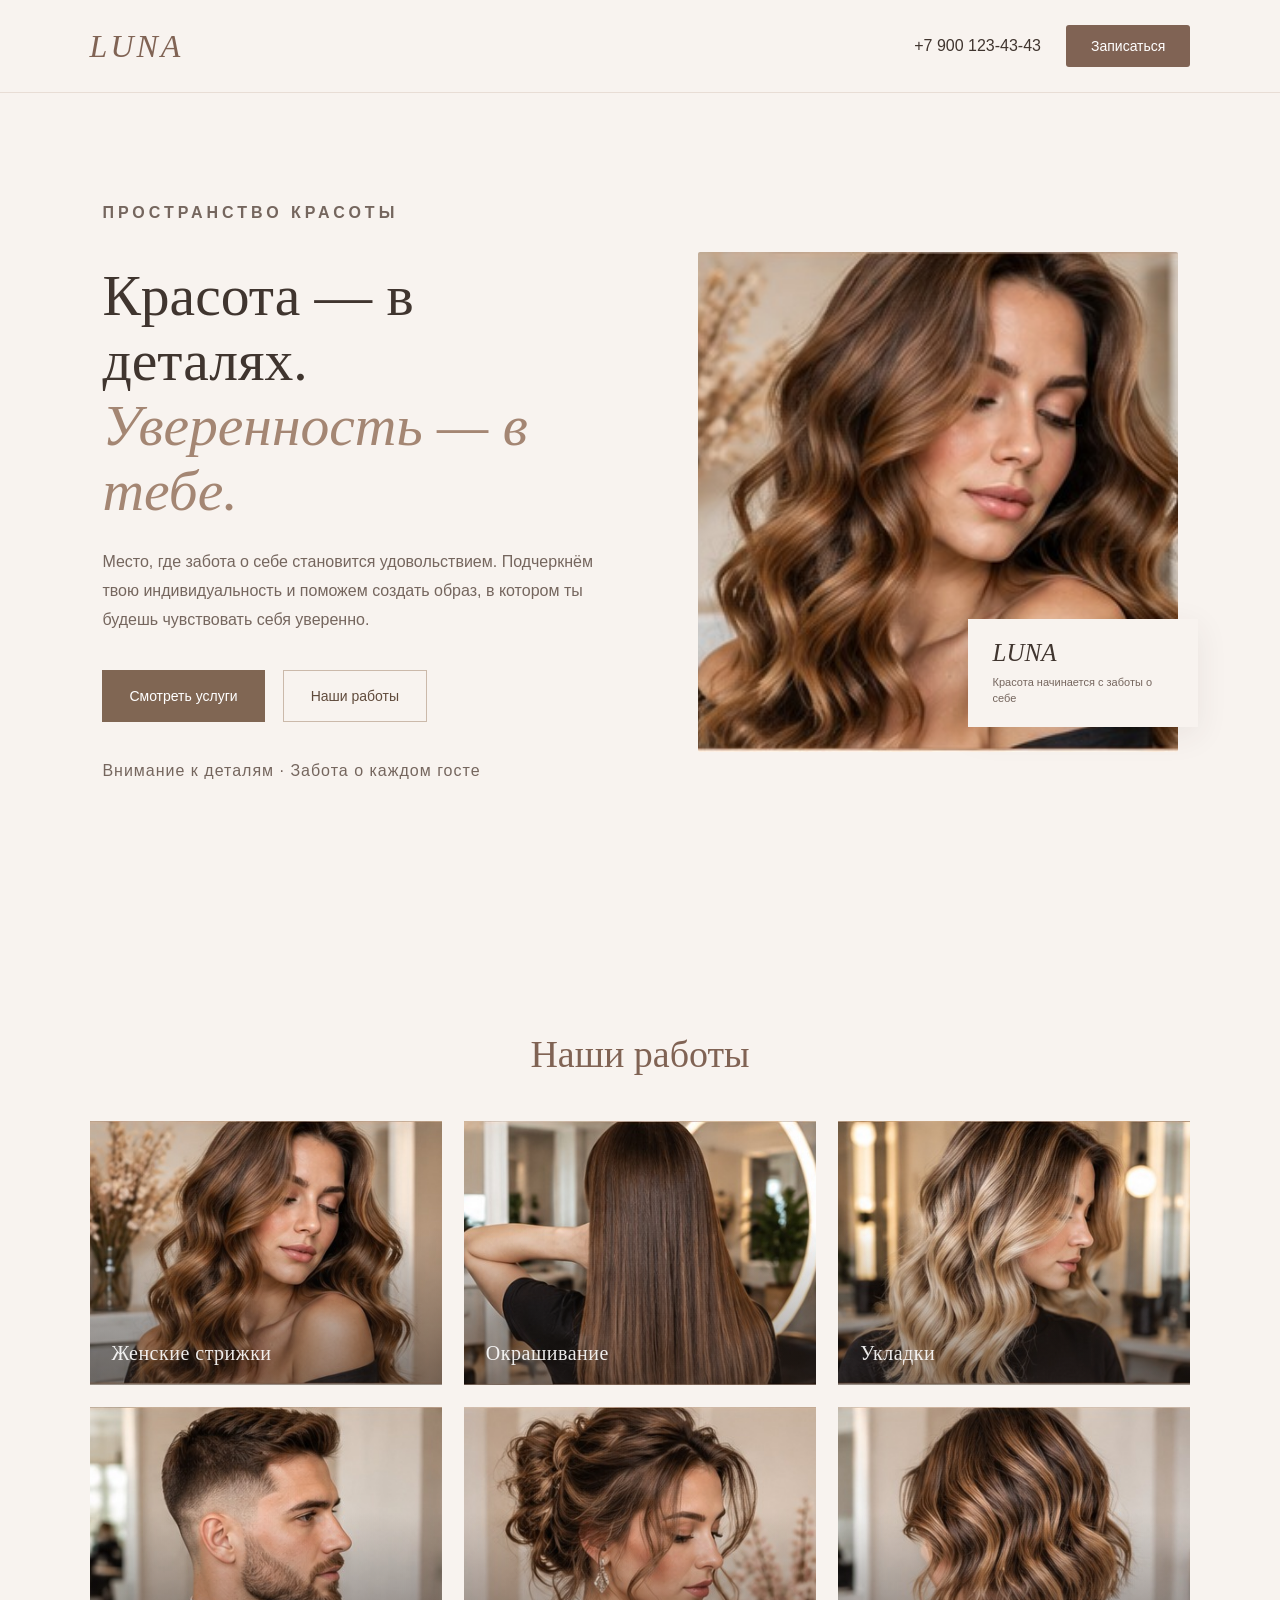
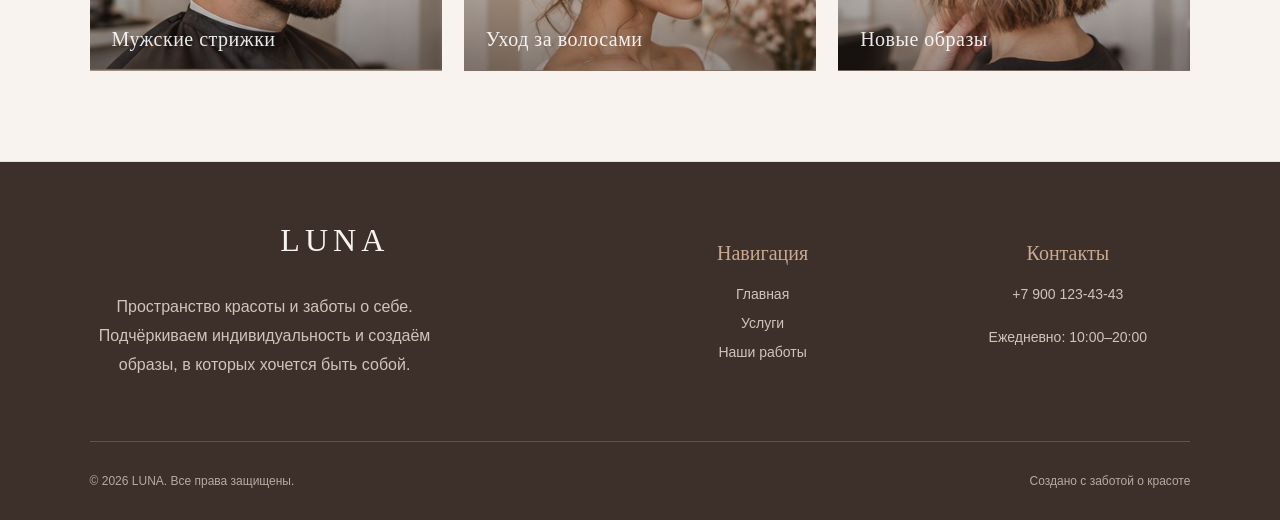
==== commit 36f6ee81: "обновленный подвал" ====
--- a/index.html
+++ b/index.html
@@ -106,9 +106,38 @@
     </main>
 
     <!-- Подвал -->
-    <footer class="footer">
-        <p>© LUNA — пространство красоты</p>
-    </footer>
+<footer class="footer">
+    <div class="footer-container">
+
+        <div class="footer-brand">
+            <a href="index.html" class="footer-logo">LUNA</a>
+            <p>
+                Пространство красоты и заботы о себе.
+                Подчёркиваем индивидуальность и создаём образы,
+                в которых хочется быть собой.
+            </p>
+        </div>
+
+        <div class="footer-column">
+            <h3>Навигация</h3>
+            <a href="index.html">Главная</a>
+            <a href="services.html">Услуги</a>
+            <a href="#gallery">Наши работы</a>
+        </div>
+
+        <div class="footer-column">
+            <h3>Контакты</h3>
+            <a href="tel:+79001234343">+7 900 123-43-43</a>
+            <p>Ежедневно: 10:00–20:00</p>
+        </div>
+
+    </div>
+
+    <div class="footer-bottom">
+        <p>© 2026 LUNA. Все права защищены.</p>
+        <p>Создано с заботой о красоте</p>
+    </div>
+</footer>
 
     <!-- Окно записи -->
     <div
--- a/style.css
+++ b/style.css
@@ -746,3 +746,96 @@
 #gallery {
     scroll-margin-top: 30px;
 }
+
+/* ===== ПОДВАЛ САЙТА ===== */
+
+.footer {
+    background: #3d302b;
+    color: #f8f3ef;
+    padding: 60px 7% 20px;
+}
+
+.footer-container {
+    display: grid;
+    grid-template-columns: 2fr 1fr 1fr;
+    gap: 60px;
+    max-width: 1200px;
+    margin: 0 auto;
+}
+
+.footer-logo {
+    display: inline-block;
+    color: #f8f3ef;
+    font-family: Georgia, serif;
+    font-size: 32px;
+    letter-spacing: 5px;
+    text-decoration: none;
+    margin-bottom: 18px;
+}
+
+.footer-brand p {
+    max-width: 350px;
+    color: #d2c3b9;
+    line-height: 1.8;
+}
+
+.footer-column {
+    display: flex;
+    flex-direction: column;
+    gap: 13px;
+}
+
+.footer-column h3 {
+    color: #c9a991;
+    font-family: Georgia, serif;
+    font-size: 20px;
+    font-weight: normal;
+    margin-bottom: 8px;
+}
+
+.footer-column a,
+.footer-column p {
+    color: #d2c3b9;
+    text-decoration: none;
+    font-size: 14px;
+    transition: color 0.3s;
+}
+
+.footer-column a:hover {
+    color: white;
+}
+
+.footer-bottom {
+    max-width: 1200px;
+    margin: 45px auto 0;
+    padding-top: 20px;
+    border-top: 1px solid #65534a;
+    display: flex;
+    justify-content: space-between;
+    gap: 15px;
+    color: #b9a99f;
+    font-size: 12px;
+}
+
+/* Адаптация для телефона */
+
+@media (max-width: 600px) {
+    .footer {
+        padding: 45px 22px 20px;
+    }
+
+    .footer-container {
+        grid-template-columns: 1fr 1fr;
+        gap: 35px 20px;
+    }
+
+    .footer-brand {
+        grid-column: 1 / -1;
+    }
+
+    .footer-bottom {
+        flex-direction: column;
+        gap: 8px;
+        margin-top: 35px;
+    }
+}
